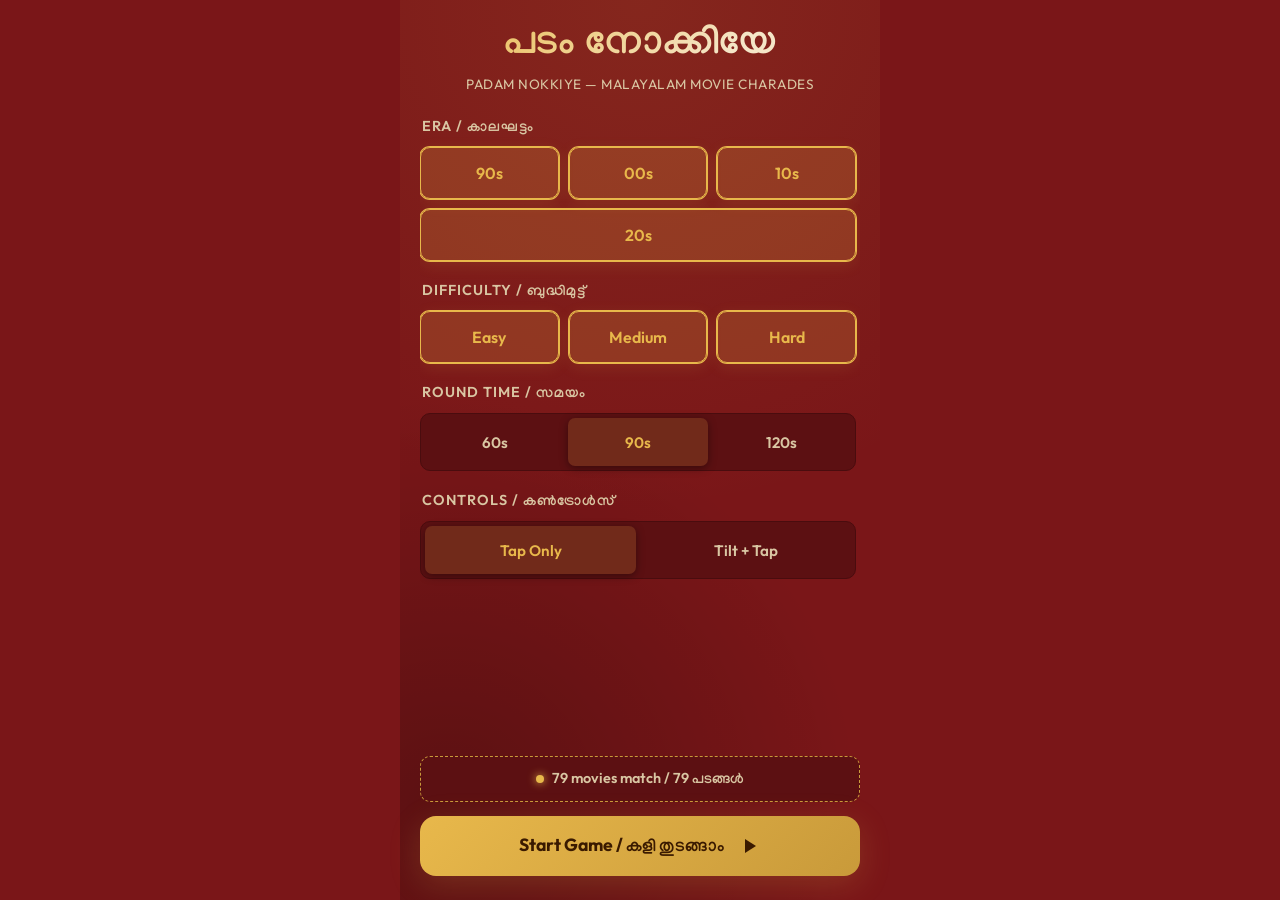
==== index.html @ 1f7da1df "chore: move PWA files and index to root" ====
<!DOCTYPE html>
<html lang="ml">
<head>
    <meta charset="UTF-8">
    <meta name="viewport" content="width=device-width, initial-scale=1.0, maximum-scale=1.0, user-scalable=no">
    <title>Padam Nokkiye - Setup Screen</title>
    <!-- Google Fonts for premium typography -->
    <link rel="preconnect" href="https://fonts.googleapis.com">
    <link rel="preconnect" href="https://fonts.gstatic.com" crossorigin>
    <link href="https://fonts.googleapis.com/css2?family=Manjari:wght@400;700&family=Outfit:wght@300;400;600;800&display=swap" rel="stylesheet">
    <link rel="stylesheet" href="src/style.css">
    <link rel="manifest" href="manifest.json">
    <link rel="apple-touch-icon" href="icons/icon-192.png">
</head>
<body>
    <div class="app-container">
        <!-- Setup Screen View -->
        <div id="view-setup" class="view-panel active">
            <!-- Premium Header Area -->
            <header class="header">
                <h1 class="logo-text">പടം നോക്കിയേ</h1>
                <p class="tagline">Padam Nokkiye — Malayalam Movie Charades</p>
            </header>

            <main class="setup-content">
                <!-- Era Selection -->
                <section class="setup-group">
                    <h2 class="section-title">Era / കാലഘട്ടം</h2>
                    <div class="chips-container" id="era-chips">
                        <button class="chip active" data-value="90s" aria-pressed="true">90s</button>
                        <button class="chip active" data-value="00s" aria-pressed="true">00s</button>
                        <button class="chip active" data-value="10s" aria-pressed="true">10s</button>
                        <button class="chip active" data-value="20s" aria-pressed="true">20s</button>
                    </div>
                </section>

                <!-- Difficulty Selection -->
                <section class="setup-group">
                    <h2 class="section-title">Difficulty / ബുദ്ധിമുട്ട്</h2>
                    <div class="chips-container" id="diff-chips">
                        <button class="chip active" data-value="easy" aria-pressed="true">Easy</button>
                        <button class="chip active" data-value="medium" aria-pressed="true">Medium</button>
                        <button class="chip active" data-value="hard" aria-pressed="true">Hard</button>
                    </div>
                </section>

                <!-- Config Grid (Round Length & Input Mode) -->
                <div class="config-grid">
                    <!-- Round Length Selection -->
                    <section class="setup-group">
                        <h2 class="section-title">Round Time / സമയം</h2>
                        <div class="segmented-control" id="time-control">
                            <button class="segment" data-value="60">60s</button>
                            <button class="segment active" data-value="90">90s</button>
                            <button class="segment" data-value="120">120s</button>
                        </div>
                    </section>

                    <!-- Input Mode Selection -->
                    <section class="setup-group">
                        <h2 class="section-title">Controls / കൺട്രോൾസ്</h2>
                        <div class="segmented-control" id="input-control">
                            <button class="segment active" data-value="tap">Tap Only</button>
                            <button class="segment" data-value="tilt">Tilt + Tap</button>
                        </div>
                    </section>
                </div>
            </main>

            <!-- Dynamic Match Count Box & Action Bar -->
            <footer class="footer-actions">
                <div class="match-count-indicator" id="match-count-box">
                    <span class="match-pulse"></span>
                    <span id="match-count-text">Calculating matched movies...</span>
                </div>
                
                <button class="btn-start" id="btn-start-game" disabled>
                    <span>Start Game / കളി തുടങ്ങാം</span>
                    <svg viewBox="0 0 24 24" width="24" height="24">
                        <path fill="currentColor" d="M8 5v14l11-7z"/>
                    </svg>
                </button>
            </footer>
        </div>

        <!-- Game Playback Screen View -->
        <div id="view-game" class="view-panel">
            <!-- HUD / Stats bar -->
            <header class="hud-bar">
                <div class="hud-item timer-readout">
                    <svg viewBox="0 0 24 24" width="20" height="20">
                        <path fill="currentColor" d="M12 2C6.5 2 2 6.5 2 12s4.5 10 10 10 10-4.5 10-10S17.5 2 12 2zm0 18c-4.4 0-8-3.6-8-8s3.6-8 8-8 8 3.6 8 8-3.6 8-8 8zm.5-13H11v6l5.2 3.2.8-1.3-4.5-2.7V7z"/>
                    </svg>
                    <span id="hud-timer">00</span>
                </div>
                <div class="hud-item score-readout">
                    <span class="hud-label">SCORE:</span>
                    <span id="hud-score">0</span>
                </div>
            </header>

            <!-- Movie Display Area -->
            <main class="card-display">
                <div class="card-inner">
                    <h1 id="movie-title" class="movie-title-large">Loading...</h1>
                    <div class="card-metadata">
                        <span id="tag-era" class="badge badge-era">90s</span>
                        <span id="tag-diff" class="badge badge-diff">Easy</span>
                    </div>
                </div>
            </main>

            <!-- Full-width Action Buttons -->
            <footer class="game-actions">
                <button class="action-btn btn-pass" id="btn-action-pass">
                    <svg viewBox="0 0 24 24" width="24" height="24">
                        <path fill="currentColor" d="M19 6.41L17.59 5 12 10.59 6.41 5 5 6.41 10.59 12 5 17.59 6.41 19 12 13.41 17.59 19 19 17.59 13.41 12z"/>
                    </svg>
                    <span>Pass / ഒഴിവാക്കുക</span>
                </button>
                <button class="action-btn btn-correct" id="btn-action-correct">
                    <svg viewBox="0 0 24 24" width="24" height="24">
                        <path fill="currentColor" d="M9 16.2L4.8 12l-1.4 1.4L9 19 21 7l-1.4-1.4L9 16.2z"/>
                    </svg>
                    <span>Correct / ശരി</span>
                </button>
            </footer>
        </div>

        <!-- Game Over / End Screen View -->
        <div id="view-end" class="view-panel">
            <!-- Final Scoreboard -->
            <header class="end-header">
                <p class="end-subtitle">Game Over / കളി കഴിഞ്ഞു</p>
                <div class="final-score-container">
                    <span id="end-score-val">0</span>
                    <span class="score-label">Points / പോയിന്റുകൾ</span>
                </div>
            </header>

            <!-- Scrollable Played History List -->
            <main class="history-content">
                <h3 class="section-title">Movie History / ചരിത്രം</h3>
                <div class="history-list" id="history-items-list">
                    <!-- Dynamic history rows populated by JS -->
                </div>
            </main>

            <!-- Navigation Buttons -->
            <footer class="end-actions">
                <button class="btn-start" id="btn-play-again">
                    <span>Play Again / വീണ്ടും കളിക്കാം</span>
                    <svg viewBox="0 0 24 24" width="24" height="24">
                        <path fill="currentColor" d="M17.65 6.35C16.2 4.9 14.21 4 12 4c-4.42 0-7.99 3.58-7.99 8s3.57 8 7.99 8c3.73 0 6.84-2.55 7.73-6h-2.08c-.82 2.33-3.04 4-5.65 4-3.31 0-6-2.69-6-6s2.69-6 6-6c1.66 0 3.14.69 4.22 1.78L13 11h7V4l-2.35 2.35z"/>
                    </svg>
                </button>
                <button class="action-btn btn-pass" id="btn-change-filters">
                    <span>Change Filters / ഫിൽട്ടർ മാറ്റുക</span>
                </button>
            </footer>
        </div>
    </div>

    <!-- Script references -->
    <script type="module" src="src/app.js"></script>
</body>
</html>
---- src/style.css ----
/* style.css */
/* -----------------------------------------------------------------------
   Design Tokens — Onam Poster Palette
   Deep maroon + gold + cream — warm, festive, readable
----------------------------------------------------------------------- */

:root {
  /* Backgrounds */
  --bg-primary:   #7A1618;   /* deep maroon */
  --bg-secondary: #5C1012;   /* darker maroon for cards/panels */
  --bg-tertiary:  #4A0C0E;   /* deepest maroon for borders/dividers */

  /* Gold accent */
  --accent-gold:      #E8B84B;  /* primary gold: headers, selected chips, Start btn */
  --accent-gold-rgb:  232, 184, 75;
  --accent-gold-dim:  #C99A3A;  /* dimmer gold for unselected chip borders */

  /* Text */
  --text-main:     #F5E6C8;  /* warm cream */
  --text-muted:    #D9C6A3;  /* dimmer cream for subtitles */
  --text-disabled: #9E7A5A;  /* muted for disabled elements */

  /* Action buttons */
  --accent-green:      #4A7C3C;  /* Correct */
  --accent-green-rgb:  74, 124, 60;
  --accent-red-bright: #C0392B;  /* Pass */
  --accent-red-rgb:    192, 57, 43;

  /* Glow / shadows */
  --glow-shadow: 0 8px 32px 0 rgba(232, 184, 75, 0.18);

  /* Shape */
  --border-radius-lg: 16px;
  --border-radius-md: 10px;

  --font-family: 'Outfit', 'Manjari', -apple-system, BlinkMacSystemFont, sans-serif;
}

/* Reset and Core Layout */
* {
  box-sizing: border-box;
  margin: 0;
  padding: 0;
  -webkit-tap-highlight-color: transparent;
  user-select: none;
}

html, body {
  width: 100%;
  height: 100%;
  background-color: var(--bg-primary);
  color: var(--text-main);
  font-family: var(--font-family);
  overflow: hidden; /* Prevent native bounce scroll */
  position: fixed; /* Keep viewport lock */
}

/* Base App Wrapper */
.app-container {
  display: flex;
  flex-direction: column;
  justify-content: space-between;
  width: 100%;
  height: 100%;
  max-width: 480px; /* Standard premium mobile view */
  margin: 0 auto;
  padding: 24px 20px;
  background-image:
    radial-gradient(circle at 50% 0%, rgba(232, 184, 75, 0.10) 0%, transparent 55%),
    radial-gradient(circle at 10% 90%, rgba(0, 0, 0, 0.25) 0%, transparent 45%);
}

/* Premium Title Area */
.header {
  text-align: center;
  margin-bottom: 24px;
}

.logo-text {
  font-size: 2.5rem;
  font-weight: 800;
  letter-spacing: -0.5px;
  background: linear-gradient(135deg, var(--accent-gold) 0%, #F5E6C8 70%);
  background-clip: text;
  -webkit-background-clip: text;
  -webkit-text-fill-color: transparent;
  text-shadow: none;
  font-family: 'Manjari', sans-serif;
  margin-bottom: 4px;
}

.tagline {
  font-size: 0.85rem;
  color: var(--text-muted);
  letter-spacing: 0.5px;
  text-transform: uppercase;
}

/* Scrollable Setup Core Content Area */
.setup-content {
  flex: 1;
  display: flex;
  flex-direction: column;
  gap: 20px;
  overflow-y: auto;
  padding-right: 4px;
  scrollbar-width: none; /* Firefox */
}
.setup-content::-webkit-scrollbar {
  display: none; /* Safari and Chrome */
}

.setup-group {
  display: flex;
  flex-direction: column;
  gap: 10px;
}

.section-title {
  font-size: 0.9rem;
  font-weight: 600;
  text-transform: uppercase;
  letter-spacing: 1px;
  color: var(--text-muted);
  padding-left: 2px;
}

/* Multi-select Chips layout */
.chips-container {
  display: flex;
  flex-wrap: wrap;
  gap: 10px;
}

.chip {
  flex: 1;
  min-width: calc(33.33% - 8px);
  min-height: 52px;
  border-radius: var(--border-radius-md);
  border: 1px solid var(--accent-gold-dim);
  background-color: var(--bg-secondary);
  color: var(--text-muted);
  font-family: var(--font-family);
  font-size: 1rem;
  font-weight: 600;
  cursor: pointer;
  display: flex;
  align-items: center;
  justify-content: center;
  transition: all 0.25s cubic-bezier(0.4, 0, 0.2, 1);
  outline: none;
}

/* Active (selected) state — gold fill + gold border */
.chip.active {
  background: rgba(232, 184, 75, 0.18);
  border-color: var(--accent-gold);
  color: var(--accent-gold);
  box-shadow: 0 0 0 1px var(--accent-gold), 0 4px 16px rgba(232, 184, 75, 0.12);
}

/* Interactive feedback on touch */
.chip:active, .segment:active {
  transform: scale(0.96);
}

/* Segmented Controls Layout (Timer / Mode) */
.config-grid {
  display: flex;
  flex-direction: column;
  gap: 20px;
}

.segmented-control {
  display: flex;
  background-color: var(--bg-secondary);
  padding: 4px;
  border-radius: var(--border-radius-md);
  border: 1px solid var(--bg-tertiary);
  gap: 4px;
}

.segment {
  flex: 1;
  min-height: 48px;
  border: none;
  background-color: transparent;
  color: var(--text-muted);
  font-family: var(--font-family);
  font-size: 0.95rem;
  font-weight: 600;
  border-radius: calc(var(--border-radius-md) - 3px);
  cursor: pointer;
  display: flex;
  align-items: center;
  justify-content: center;
  transition: all 0.2s ease;
  outline: none;
}

.segment.active {
  background-color: rgba(232, 184, 75, 0.15);
  color: var(--accent-gold);
  box-shadow: 0 2px 8px rgba(0,0,0,0.4);
}

/* Action Area (Matches & Start Button) */
.footer-actions {
  margin-top: 24px;
  display: flex;
  flex-direction: column;
  gap: 14px;
}

/* Matches Count Box */
.match-count-indicator {
  display: flex;
  align-items: center;
  justify-content: center;
  gap: 8px;
  background-color: var(--bg-secondary);
  border: 1px dashed var(--accent-gold-dim);
  border-radius: var(--border-radius-md);
  padding: 12px;
  font-size: 0.9rem;
  font-weight: 600;
  color: var(--text-muted);
}

.match-pulse {
  width: 8px;
  height: 8px;
  border-radius: 50%;
  background-color: var(--accent-gold);
  box-shadow: 0 0 8px var(--accent-gold);
  animation: pulse 1.6s infinite ease-in-out;
}

@keyframes pulse {
  0% { transform: scale(0.9); opacity: 0.6; }
  50% { transform: scale(1.2); opacity: 1; }
  100% { transform: scale(0.9); opacity: 0.6; }
}

/* Premium Start Button Style */
.btn-start {
  width: 100%;
  min-height: 60px;
  border-radius: var(--border-radius-lg);
  border: none;
  background: linear-gradient(135deg, var(--accent-gold) 0%, #C99A3A 100%);
  color: #3A1A00;
  font-family: var(--font-family);
  font-size: 1.1rem;
  font-weight: 700;
  cursor: pointer;
  display: flex;
  align-items: center;
  justify-content: center;
  gap: 12px;
  box-shadow: var(--glow-shadow);
  transition: all 0.3s cubic-bezier(0.4, 0, 0.2, 1);
  outline: none;
}

.btn-start:active {
  transform: translateY(2px) scale(0.98);
  box-shadow: 0 4px 16px 0 rgba(232, 184, 75, 0.20);
}

/* Disabled styling */
.btn-start:disabled {
  background: var(--bg-secondary);
  border: 1px solid var(--bg-tertiary);
  color: var(--text-disabled);
  box-shadow: none;
  cursor: not-allowed;
  transform: none;
}

.btn-start:disabled svg {
  opacity: 0.3;
}

.btn-start svg {
  transition: transform 0.2s ease;
}

.btn-start:not(:disabled):hover svg {
  transform: translateX(4px);
}

/* -----------------------------------------------------------------------
   View Panel Switching (Layout management)
----------------------------------------------------------------------- */
.view-panel {
  display: none;
  flex-direction: column;
  justify-content: space-between;
  width: 100%;
  height: 100%;
}

.view-panel.active {
  display: flex;
}

/* -----------------------------------------------------------------------
   Game Screen HUD / Header Section
----------------------------------------------------------------------- */
.hud-bar {
  display: flex;
  justify-content: space-between;
  align-items: center;
  margin-bottom: 20px;
}

.hud-item {
  display: flex;
  align-items: center;
  background-color: var(--bg-secondary);
  border: 1px solid var(--bg-tertiary);
  padding: 8px 16px;
  border-radius: 50px;
  font-weight: 700;
  font-size: 0.95rem;
}

.timer-readout {
  color: var(--accent-gold);
  gap: 6px;
}

.score-readout {
  color: var(--text-main);
  gap: 8px;
}

.hud-label {
  font-size: 0.75rem;
  color: var(--text-muted);
  letter-spacing: 0.5px;
}

/* -----------------------------------------------------------------------
   Game Screen Main Poster Display Card
----------------------------------------------------------------------- */
.card-display {
  flex: 1;
  display: flex;
  align-items: center;
  justify-content: center;
  padding: 10px 0;
}

.card-inner {
  width: 100%;
  padding: 40px 24px;
  background-color: var(--bg-secondary);
  border: 1px solid var(--bg-tertiary);
  border-radius: var(--border-radius-lg);
  box-shadow: 0 12px 40px rgba(0, 0, 0, 0.4);
  text-align: center;
  display: flex;
  flex-direction: column;
  justify-content: center;
  align-items: center;
  gap: 20px;
  min-height: 260px;
  position: relative;
  overflow: hidden;
}

.card-inner::after {
  content: '';
  position: absolute;
  top: 0;
  left: 0;
  right: 0;
  height: 4px;
  background: linear-gradient(90deg, var(--accent-gold), #C99A3A);
}

.movie-title-large {
  font-size: clamp(1.8rem, 8vw, 3.2rem); /* Dynamic fluid typography */
  font-weight: 800;
  line-height: 1.2;
  letter-spacing: -0.5px;
  color: var(--text-main);
  text-shadow: 0 2px 10px rgba(0, 0, 0, 0.5);
  font-family: 'Manjari', sans-serif;
  
  /* Robust text-wrap & break containment properties */
  word-wrap: break-word;
  word-break: break-word;
  overflow-wrap: break-word;
  hyphens: auto;
  
  /* Flexbox-friendly dimensions to prevent layout bleeding */
  width: 100%;
  max-width: 100%;
  box-sizing: border-box;
  padding: 0 8px;
  
  animation: floatIn 0.3s cubic-bezier(0.16, 1, 0.3, 1);
}

@keyframes floatIn {
  from { transform: translateY(12px); opacity: 0; }
  to { transform: translateY(0); opacity: 1; }
}

.card-metadata {
  display: flex;
  gap: 8px;
}

.badge {
  font-size: 0.75rem;
  font-weight: 700;
  text-transform: uppercase;
  letter-spacing: 0.5px;
  padding: 6px 12px;
  border-radius: 6px;
}

.badge-era {
  background-color: rgba(232, 184, 75, 0.15);
  color: var(--accent-gold);
  border: 1px solid rgba(232, 184, 75, 0.30);
}

.badge-diff {
  background-color: rgba(245, 230, 200, 0.06);
  color: var(--text-muted);
  border: 1px solid var(--bg-tertiary);
}

/* -----------------------------------------------------------------------
   Game Screen Action Buttons / Tap Zones
----------------------------------------------------------------------- */
.game-actions {
  margin-top: 24px;
  display: flex;
  flex-direction: column;
  gap: 16px;
  width: 100%;
}

.action-btn {
  width: 100%;
  min-height: 72px;
  border-radius: var(--border-radius-lg);
  border: none;
  font-family: var(--font-family);
  font-size: 1.15rem;
  font-weight: 700;
  cursor: pointer;
  display: flex;
  align-items: center;
  justify-content: center;
  gap: 14px;
  transition: transform 0.15s cubic-bezier(0.4, 0, 0.2, 1), box-shadow 0.15s ease;
  outline: none;
}

/* Pass (Skip) Action Target */
.btn-pass {
  background-color: var(--accent-red-bright);
  border: 1px solid rgba(192, 57, 43, 0.5);
  color: #ffffff;
  box-shadow: 0 6px 20px rgba(var(--accent-red-rgb), 0.25);
}

.btn-pass:active {
  transform: scale(0.95) translateY(2px);
  box-shadow: 0 4px 10px rgba(var(--accent-red-rgb), 0.15);
  filter: brightness(0.88);
}

/* Correct Action Target */
.btn-correct {
  background: linear-gradient(135deg, #5D9E4D 0%, var(--accent-green) 100%);
  color: #ffffff;
  box-shadow: 0 8px 24px rgba(var(--accent-green-rgb), 0.28);
}

.btn-correct:active {
  transform: scale(0.95) translateY(2px);
  box-shadow: 0 4px 12px rgba(var(--accent-green-rgb), 0.15);
}

.action-btn svg {
  pointer-events: none;
}

/* -----------------------------------------------------------------------
   End Screen Score Board Display
----------------------------------------------------------------------- */
.end-header {
  text-align: center;
  padding: 10px 0;
}

.end-subtitle {
  font-size: 0.95rem;
  color: var(--text-muted);
  text-transform: uppercase;
  letter-spacing: 2px;
  font-weight: 700;
  margin-bottom: 12px;
}

.final-score-container {
  display: inline-flex;
  flex-direction: column;
  align-items: center;
  justify-content: center;
  background-color: var(--bg-secondary);
  border: 2px solid var(--accent-gold-dim);
  border-radius: var(--border-radius-lg);
  padding: 24px;
  min-width: 180px;
  box-shadow: 0 8px 32px 0 rgba(0, 0, 0, 0.35), 0 0 0 1px rgba(232, 184, 75, 0.08);
}

#end-score-val {
  font-size: 4.5rem;
  font-weight: 800;
  line-height: 1;
  color: var(--accent-gold);
  text-shadow: 0 0 20px rgba(232, 184, 75, 0.40);
  margin-bottom: 6px;
}

.score-label {
  font-size: 0.8rem;
  color: var(--text-muted);
  text-transform: uppercase;
  letter-spacing: 1px;
}

/* -----------------------------------------------------------------------
   Scrollable Played History list items
----------------------------------------------------------------------- */
.history-content {
  flex: 1;
  display: flex;
  flex-direction: column;
  gap: 12px;
  margin: 20px 0;
  overflow: hidden;
}

.history-list {
  flex: 1;
  overflow-y: auto;
  display: flex;
  flex-direction: column;
  gap: 8px;
  padding-right: 4px;
  scrollbar-width: thin;
  scrollbar-color: var(--bg-tertiary) transparent;
}

.history-list::-webkit-scrollbar {
  width: 4px;
}
.history-list::-webkit-scrollbar-thumb {
  background-color: var(--bg-tertiary);
  border-radius: 4px;
}

.history-row {
  display: flex;
  justify-content: space-between;
  align-items: center;
  background-color: var(--bg-secondary);
  border: 1px solid var(--bg-tertiary);
  border-radius: var(--border-radius-md);
  padding: 14px 18px;
  font-size: 1.05rem;
  font-weight: 600;
  gap: 12px; /* Prevent text touching icon */
  animation: slideRow 0.3s ease-out;
}

@keyframes slideRow {
  from { transform: translateX(-8px); opacity: 0; }
  to { transform: translateX(0); opacity: 1; }
}

.history-title {
  font-family: 'Manjari', sans-serif;
  color: var(--text-main);
  text-align: left;
  word-wrap: break-word;
  word-break: break-word;
  overflow-wrap: break-word;
  flex: 1;
}

.history-status-icon {
  font-size: 1.2rem;
  font-weight: bold;
}

.history-row.correct-row {
  border-left: 4px solid var(--accent-green);
}
.history-row.correct-row .history-status-icon {
  color: var(--accent-green);
}

.history-row.passed-row {
  border-left: 4px solid var(--accent-red-bright);
}
.history-row.passed-row .history-status-icon {
  color: var(--accent-red-bright);
}

/* -----------------------------------------------------------------------
   End Screen Navigation Footer Buttons
----------------------------------------------------------------------- */
.end-actions {
  display: flex;
  flex-direction: column;
  gap: 14px;
  width: 100%;
}
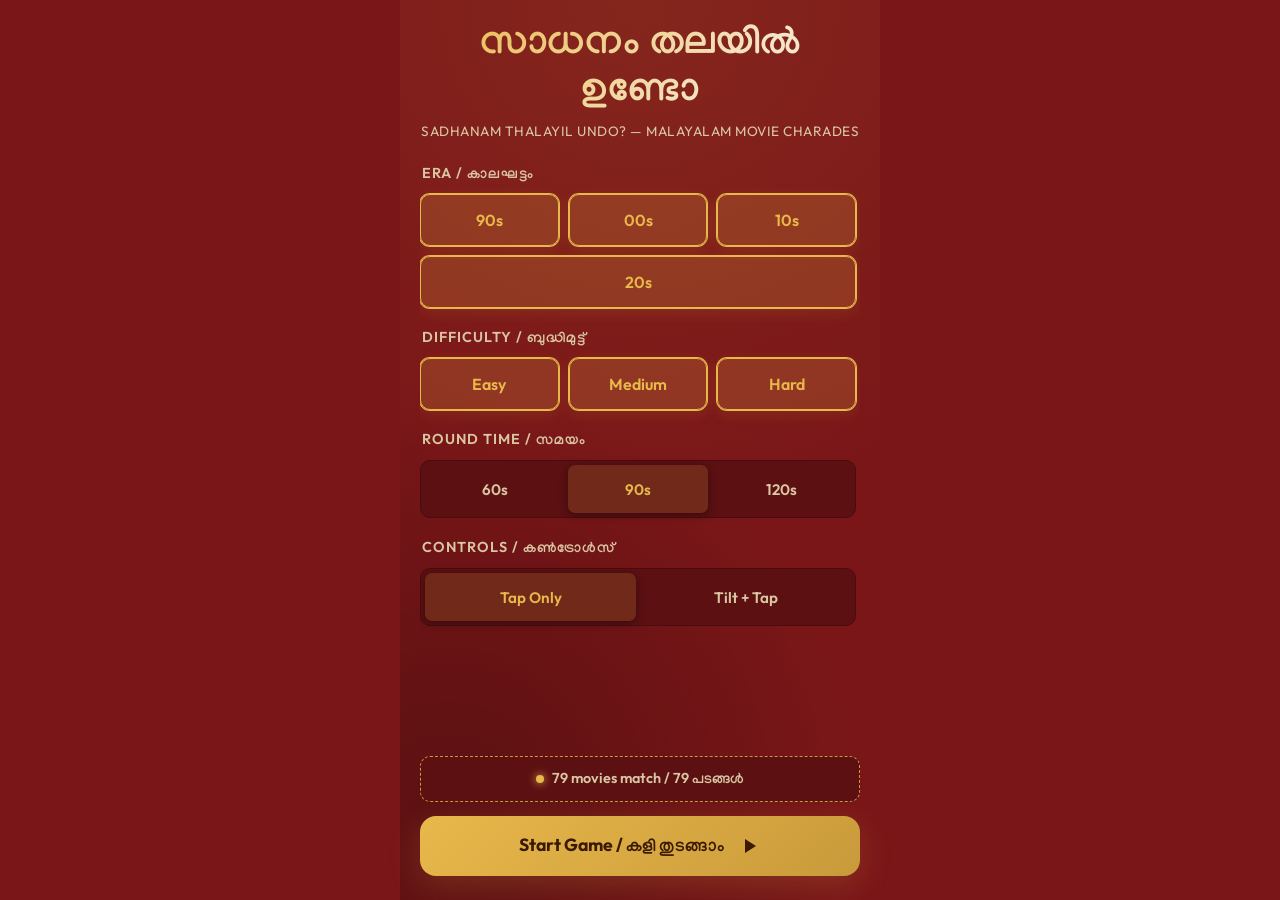
==== commit ffc61434: "feat: landscape rotation for game screen, manifest orientation fix, name update" ====
--- a/index.html
+++ b/index.html
@@ -1,5 +1,7 @@
 <!DOCTYPE html>
 <html lang="ml">
+<title>Sadhanam Thalayil Undo?</title>
+
 <head>
     <meta charset="UTF-8">
     <meta name="viewport" content="width=device-width, initial-scale=1.0, maximum-scale=1.0, user-scalable=no">
@@ -7,19 +9,22 @@
     <!-- Google Fonts for premium typography -->
     <link rel="preconnect" href="https://fonts.googleapis.com">
     <link rel="preconnect" href="https://fonts.gstatic.com" crossorigin>
-    <link href="https://fonts.googleapis.com/css2?family=Manjari:wght@400;700&family=Outfit:wght@300;400;600;800&display=swap" rel="stylesheet">
+    <link
+        href="https://fonts.googleapis.com/css2?family=Manjari:wght@400;700&family=Outfit:wght@300;400;600;800&display=swap"
+        rel="stylesheet">
     <link rel="stylesheet" href="src/style.css">
     <link rel="manifest" href="manifest.json">
     <link rel="apple-touch-icon" href="icons/icon-192.png">
 </head>
+
 <body>
     <div class="app-container">
         <!-- Setup Screen View -->
         <div id="view-setup" class="view-panel active">
             <!-- Premium Header Area -->
             <header class="header">
-                <h1 class="logo-text">പടം നോക്കിയേ</h1>
-                <p class="tagline">Padam Nokkiye — Malayalam Movie Charades</p>
+                <h1 class="logo-text">സാധനം തലയിൽ ഉണ്ടോ</h1>
+                <p class="tagline">Sadhanam Thalayil Undo? — Malayalam Movie Charades</p>
             </header>
 
             <main class="setup-content">
@@ -73,11 +78,11 @@
                     <span class="match-pulse"></span>
                     <span id="match-count-text">Calculating matched movies...</span>
                 </div>
-                
+
                 <button class="btn-start" id="btn-start-game" disabled>
                     <span>Start Game / കളി തുടങ്ങാം</span>
                     <svg viewBox="0 0 24 24" width="24" height="24">
-                        <path fill="currentColor" d="M8 5v14l11-7z"/>
+                        <path fill="currentColor" d="M8 5v14l11-7z" />
                     </svg>
                 </button>
             </footer>
@@ -89,7 +94,8 @@
             <header class="hud-bar">
                 <div class="hud-item timer-readout">
                     <svg viewBox="0 0 24 24" width="20" height="20">
-                        <path fill="currentColor" d="M12 2C6.5 2 2 6.5 2 12s4.5 10 10 10 10-4.5 10-10S17.5 2 12 2zm0 18c-4.4 0-8-3.6-8-8s3.6-8 8-8 8 3.6 8 8-3.6 8-8 8zm.5-13H11v6l5.2 3.2.8-1.3-4.5-2.7V7z"/>
+                        <path fill="currentColor"
+                            d="M12 2C6.5 2 2 6.5 2 12s4.5 10 10 10 10-4.5 10-10S17.5 2 12 2zm0 18c-4.4 0-8-3.6-8-8s3.6-8 8-8 8 3.6 8 8-3.6 8-8 8zm.5-13H11v6l5.2 3.2.8-1.3-4.5-2.7V7z" />
                     </svg>
                     <span id="hud-timer">00</span>
                 </div>
@@ -114,13 +120,14 @@
             <footer class="game-actions">
                 <button class="action-btn btn-pass" id="btn-action-pass">
                     <svg viewBox="0 0 24 24" width="24" height="24">
-                        <path fill="currentColor" d="M19 6.41L17.59 5 12 10.59 6.41 5 5 6.41 10.59 12 5 17.59 6.41 19 12 13.41 17.59 19 19 17.59 13.41 12z"/>
+                        <path fill="currentColor"
+                            d="M19 6.41L17.59 5 12 10.59 6.41 5 5 6.41 10.59 12 5 17.59 6.41 19 12 13.41 17.59 19 19 17.59 13.41 12z" />
                     </svg>
                     <span>Pass / ഒഴിവാക്കുക</span>
                 </button>
                 <button class="action-btn btn-correct" id="btn-action-correct">
                     <svg viewBox="0 0 24 24" width="24" height="24">
-                        <path fill="currentColor" d="M9 16.2L4.8 12l-1.4 1.4L9 19 21 7l-1.4-1.4L9 16.2z"/>
+                        <path fill="currentColor" d="M9 16.2L4.8 12l-1.4 1.4L9 19 21 7l-1.4-1.4L9 16.2z" />
                     </svg>
                     <span>Correct / ശരി</span>
                 </button>
@@ -151,7 +158,8 @@
                 <button class="btn-start" id="btn-play-again">
                     <span>Play Again / വീണ്ടും കളിക്കാം</span>
                     <svg viewBox="0 0 24 24" width="24" height="24">
-                        <path fill="currentColor" d="M17.65 6.35C16.2 4.9 14.21 4 12 4c-4.42 0-7.99 3.58-7.99 8s3.57 8 7.99 8c3.73 0 6.84-2.55 7.73-6h-2.08c-.82 2.33-3.04 4-5.65 4-3.31 0-6-2.69-6-6s2.69-6 6-6c1.66 0 3.14.69 4.22 1.78L13 11h7V4l-2.35 2.35z"/>
+                        <path fill="currentColor"
+                            d="M17.65 6.35C16.2 4.9 14.21 4 12 4c-4.42 0-7.99 3.58-7.99 8s3.57 8 7.99 8c3.73 0 6.84-2.55 7.73-6h-2.08c-.82 2.33-3.04 4-5.65 4-3.31 0-6-2.69-6-6s2.69-6 6-6c1.66 0 3.14.69 4.22 1.78L13 11h7V4l-2.35 2.35z" />
                     </svg>
                 </button>
                 <button class="action-btn btn-pass" id="btn-change-filters">
@@ -164,4 +172,5 @@
     <!-- Script references -->
     <script type="module" src="src/app.js"></script>
 </body>
-</html>
+
+</html>
--- a/src/style.css
+++ b/src/style.css
@@ -629,4 +629,87 @@
   width: 100%;
 }
 
-
+/* -----------------------------------------------------------------------
+   Landscape Rotation for Game Screen Only (#view-game.active)
+----------------------------------------------------------------------- */
+#view-game.active {
+  display: flex;
+  flex-direction: row;
+  box-sizing: border-box;
+  
+  /* Visual orientation rotation & dimension swap */
+  transform: rotate(90deg);
+  transform-origin: center center;
+  width: 100vh;
+  height: 100vw;
+  
+  /* Centering positioning: 
+     Setting top/left to 50% puts the top-left of the layout box at center.
+     Negative margins offset by half of the layout width/height respectively:
+     margin-top: -50% of layout height (100vw) = -50vw
+     margin-left: -50% of layout width (100vh) = -50vh */
+  position: fixed;
+  top: 50%;
+  left: 50%;
+  margin-top: -50vw;
+  margin-left: -50vh;
+  
+  /* Reset spacing and add visual padding (layout height is visual width) */
+  padding: 20px 24px;
+  
+  /* Pristine background rendering */
+  background-color: var(--bg-primary);
+  background-image:
+    radial-gradient(circle at 50% 0%, rgba(232, 184, 75, 0.10) 0%, transparent 55%),
+    radial-gradient(circle at 10% 90%, rgba(0, 0, 0, 0.25) 0%, transparent 45%);
+}
+
+/* 1. HUD Bar (Visual Top) */
+#view-game.active .hud-bar {
+  height: 100%;
+  width: auto;
+  display: flex;
+  flex-direction: column-reverse; /* Put Timer on visual left, Score on visual right */
+  justify-content: space-between;
+  align-items: center;
+  margin: 0;
+  margin-right: 12px; /* Acts as visual margin-bottom */
+}
+
+/* 2. Movie Card Display (Visual Center) */
+#view-game.active .card-display {
+  flex: 1;
+  height: 100%;
+  padding: 0;
+}
+
+#view-game.active .card-inner {
+  width: 100%;
+  height: 100%;
+  min-height: 0;
+  padding: 16px 20px;
+}
+
+#view-game.active .movie-title-large {
+  /* Swap vw for vh so font sizes scale correctly along the visual horizontal width (layout height) */
+  font-size: clamp(1.8rem, 8vh, 3.2rem);
+}
+
+/* 3. Action Buttons (Visual Bottom) */
+#view-game.active .game-actions {
+  width: 72px; /* Visual height of buttons container */
+  height: 100%; /* Spans full visual width */
+  display: flex;
+  flex-direction: column; /* Stacks buttons side-by-side horizontally in rotated layout */
+  gap: 16px;
+  margin: 0;
+  margin-left: 12px; /* Acts as visual margin-top */
+}
+
+#view-game.active .action-btn {
+  flex: 1;
+  width: 100%;
+  min-height: 0;
+}
+
+
